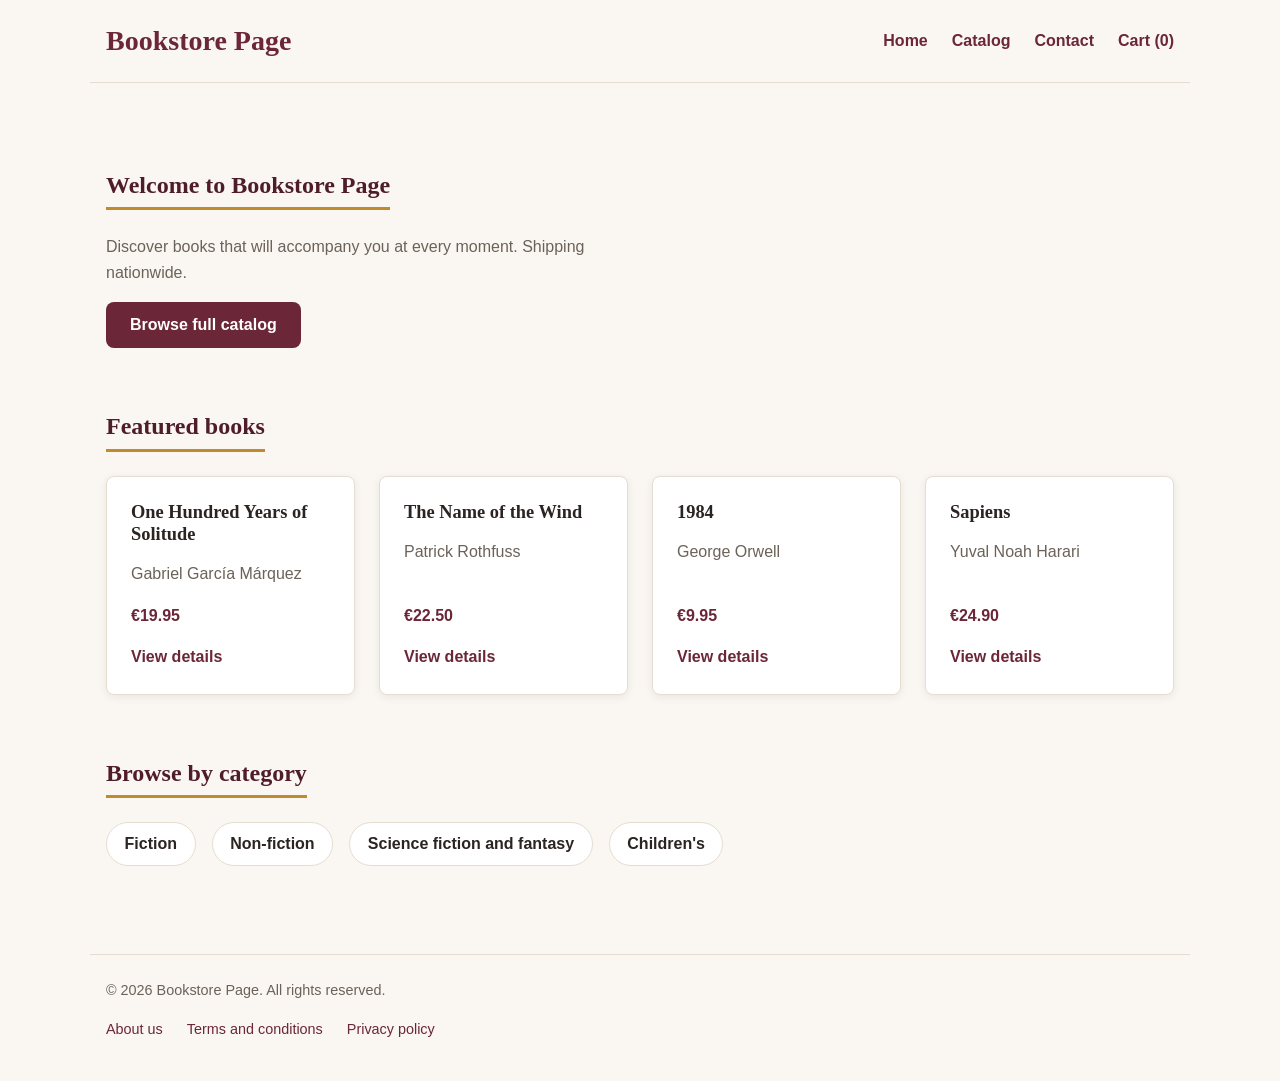
==== public/index.html @ 0ed5e3ab "Epic 1: add home page styles (CSS)" ====
<!doctype html>
<html lang="en">
  <head>
    <meta charset="UTF-8" />
    <meta name="viewport" content="width=device-width, initial-scale=1.0" />
    <title>Bookstore Page - Your next read</title>
    <link rel="stylesheet" href="css/style.css" />
  </head>
  <body>
    <!-- Site header -->
    <header>
      <h1>Bookstore Page</h1>
      <nav aria-label="Main navigation">
        <ul>
          <li><a href="index.html">Home</a></li>
          <li><a href="#">Catalog</a></li>
          <li><a href="#">Contact</a></li>
          <li><a href="#">Cart (0)</a></li>
        </ul>
      </nav>
    </header>

    <!-- Main content -->
    <main>
      <!-- Welcome section -->
      <section class="hero" aria-labelledby="welcome-title">
        <h2 id="welcome-title">Welcome to Bookstore Page</h2>
        <p>
          Discover books that will accompany you at every moment. Shipping
          nationwide.
        </p>
        <a class="btn" href="#">Browse full catalog</a>
      </section>

      <!-- Featured books -->
      <section class="featured-books" aria-labelledby="featured-title">
        <h2 id="featured-title">Featured books</h2>

        <ul class="book-grid">
          <li>
            <article class="book-card">
              <h3>One Hundred Years of Solitude</h3>
              <p class="book-author">Gabriel García Márquez</p>
              <p class="book-price">€19.95</p>
              <a class="book-link" href="#">View details</a>
            </article>
          </li>
          <li>
            <article class="book-card">
              <h3>The Name of the Wind</h3>
              <p class="book-author">Patrick Rothfuss</p>
              <p class="book-price">€22.50</p>
              <a class="book-link" href="#">View details</a>
            </article>
          </li>
          <li>
            <article class="book-card">
              <h3>1984</h3>
              <p class="book-author">George Orwell</p>
              <p class="book-price">€9.95</p>
              <a class="book-link" href="#">View details</a>
            </article>
          </li>
          <li>
            <article class="book-card">
              <h3>Sapiens</h3>
              <p class="book-author">Yuval Noah Harari</p>
              <p class="book-price">€24.90</p>
              <a class="book-link" href="#">View details</a>
            </article>
          </li>
        </ul>
      </section>

      <!-- Categories -->
      <section class="categories" aria-labelledby="categories-title">
        <h2 id="categories-title">Browse by category</h2>
        <ul class="category-list">
          <li><a href="#">Fiction</a></li>
          <li><a href="#">Non-fiction</a></li>
          <li><a href="#">Science fiction and fantasy</a></li>
          <li><a href="#">Children's</a></li>
        </ul>
      </section>
    </main>

    <!-- Page footer -->
    <footer>
      <p>&copy; 2026 Bookstore Page. All rights reserved.</p>
      <nav aria-label="Footer links">
        <ul>
          <li><a href="#">About us</a></li>
          <li><a href="#">Terms and conditions</a></li>
          <li><a href="#">Privacy policy</a></li>
        </ul>
      </nav>
    </footer>
  </body>
</html>
---- public/css/style.css ----
/* ==========================================================================
   Bookstore Page — Epic 1 styles
   Visual identity, responsive layout and card design for the home page.
   ========================================================================== */

/* --- Design tokens --- */
:root {
  --color-primary: #6b2737;
  --color-primary-dark: #4f1c29;
  --color-accent: #c08a2e;
  --color-bg: #faf7f2;
  --color-surface: #ffffff;
  --color-text: #2b2420;
  --color-text-muted: #6b6259;
  --color-border: #e6ddd0;

  --font-heading: Georgia, "Times New Roman", serif;
  --font-body: -apple-system, "Segoe UI", Roboto, Helvetica, Arial, sans-serif;

  --space-xs: 0.5rem;
  --space-sm: 1rem;
  --space-md: 1.5rem;
  --space-lg: 2.5rem;
  --space-xl: 4rem;

  --radius: 8px;
  --shadow: 0 2px 8px rgba(43, 36, 32, 0.08);
  --shadow-hover: 0 6px 16px rgba(43, 36, 32, 0.15);
}

/* --- Reset & base --- */
* {
  box-sizing: border-box;
}

body {
  margin: 0;
  font-family: var(--font-body);
  color: var(--color-text);
  background-color: var(--color-bg);
  line-height: 1.6;
}

h1,
h2,
h3 {
  font-family: var(--font-heading);
  line-height: 1.2;
  margin: 0 0 var(--space-sm) 0;
}

p {
  margin: 0 0 var(--space-sm) 0;
}

a {
  color: var(--color-primary);
  text-decoration: none;
  transition: color 0.2s ease;
}

a:hover,
a:focus {
  color: var(--color-accent);
}

ul {
  list-style: none;
  margin: 0;
  padding: 0;
}

header,
main,
footer {
  max-width: 1100px;
  margin: 0 auto;
  padding: var(--space-md) var(--space-sm);
}

/* --- Header --- */
header {
  display: flex;
  flex-wrap: wrap;
  align-items: center;
  justify-content: space-between;
  gap: var(--space-sm);
  border-bottom: 1px solid var(--color-border);
}

header h1 {
  font-size: 1.75rem;
  color: var(--color-primary);
  margin: 0;
}

header nav ul {
  display: flex;
  flex-wrap: wrap;
  gap: var(--space-md);
}

header nav a {
  font-weight: 600;
}

/* --- Section headings --- */
main section {
  margin: var(--space-xl) 0;
}

main h2 {
  display: inline-block;
  font-size: 1.5rem;
  color: var(--color-primary-dark);
  padding-bottom: var(--space-xs);
  border-bottom: 3px solid var(--color-accent);
  margin-bottom: var(--space-md);
}

/* --- Hero / welcome --- */
.hero p {
  max-width: 60ch;
  color: var(--color-text-muted);
}

.btn {
  display: inline-block;
  padding: 0.65rem 1.5rem;
  background-color: var(--color-primary);
  color: #fff;
  border-radius: var(--radius);
  font-weight: 600;
  transition: background-color 0.2s ease, transform 0.2s ease;
}

.btn:hover,
.btn:focus {
  background-color: var(--color-accent);
  color: #fff;
  transform: translateY(-2px);
}

/* --- Featured books: card grid --- */
.book-grid {
  display: grid;
  grid-template-columns: repeat(auto-fill, minmax(220px, 1fr));
  gap: var(--space-md);
}

.book-card {
  display: flex;
  flex-direction: column;
  height: 100%;
  background-color: var(--color-surface);
  border: 1px solid var(--color-border);
  border-radius: var(--radius);
  padding: var(--space-md);
  box-shadow: var(--shadow);
  transition: box-shadow 0.2s ease, transform 0.2s ease;
}

.book-card:hover {
  box-shadow: var(--shadow-hover);
  transform: translateY(-4px);
}

.book-card h3 {
  font-size: 1.15rem;
}

.book-author {
  color: var(--color-text-muted);
}

.book-price {
  color: var(--color-primary);
  font-weight: 700;
  margin-top: auto;
}

.book-link {
  align-self: flex-start;
  font-weight: 600;
}

/* --- Categories --- */
.category-list {
  display: flex;
  flex-wrap: wrap;
  gap: var(--space-sm);
}

.category-list a {
  display: inline-block;
  padding: 0.5rem 1.1rem;
  background-color: var(--color-surface);
  border: 1px solid var(--color-border);
  border-radius: 999px;
  color: var(--color-text);
  font-weight: 600;
  transition: background-color 0.2s ease, color 0.2s ease, border-color 0.2s ease;
}

.category-list a:hover,
.category-list a:focus {
  background-color: var(--color-primary);
  border-color: var(--color-primary);
  color: #fff;
}

/* --- Footer --- */
footer {
  border-top: 1px solid var(--color-border);
  color: var(--color-text-muted);
  font-size: 0.9rem;
  padding-bottom: var(--space-lg);
}

footer nav ul {
  display: flex;
  flex-wrap: wrap;
  gap: var(--space-md);
  margin-top: var(--space-xs);
}

/* --- Responsive: small screens --- */
@media (max-width: 640px) {
  header {
    flex-direction: column;
    align-items: flex-start;
  }

  .book-grid {
    grid-template-columns: 1fr;
  }
}
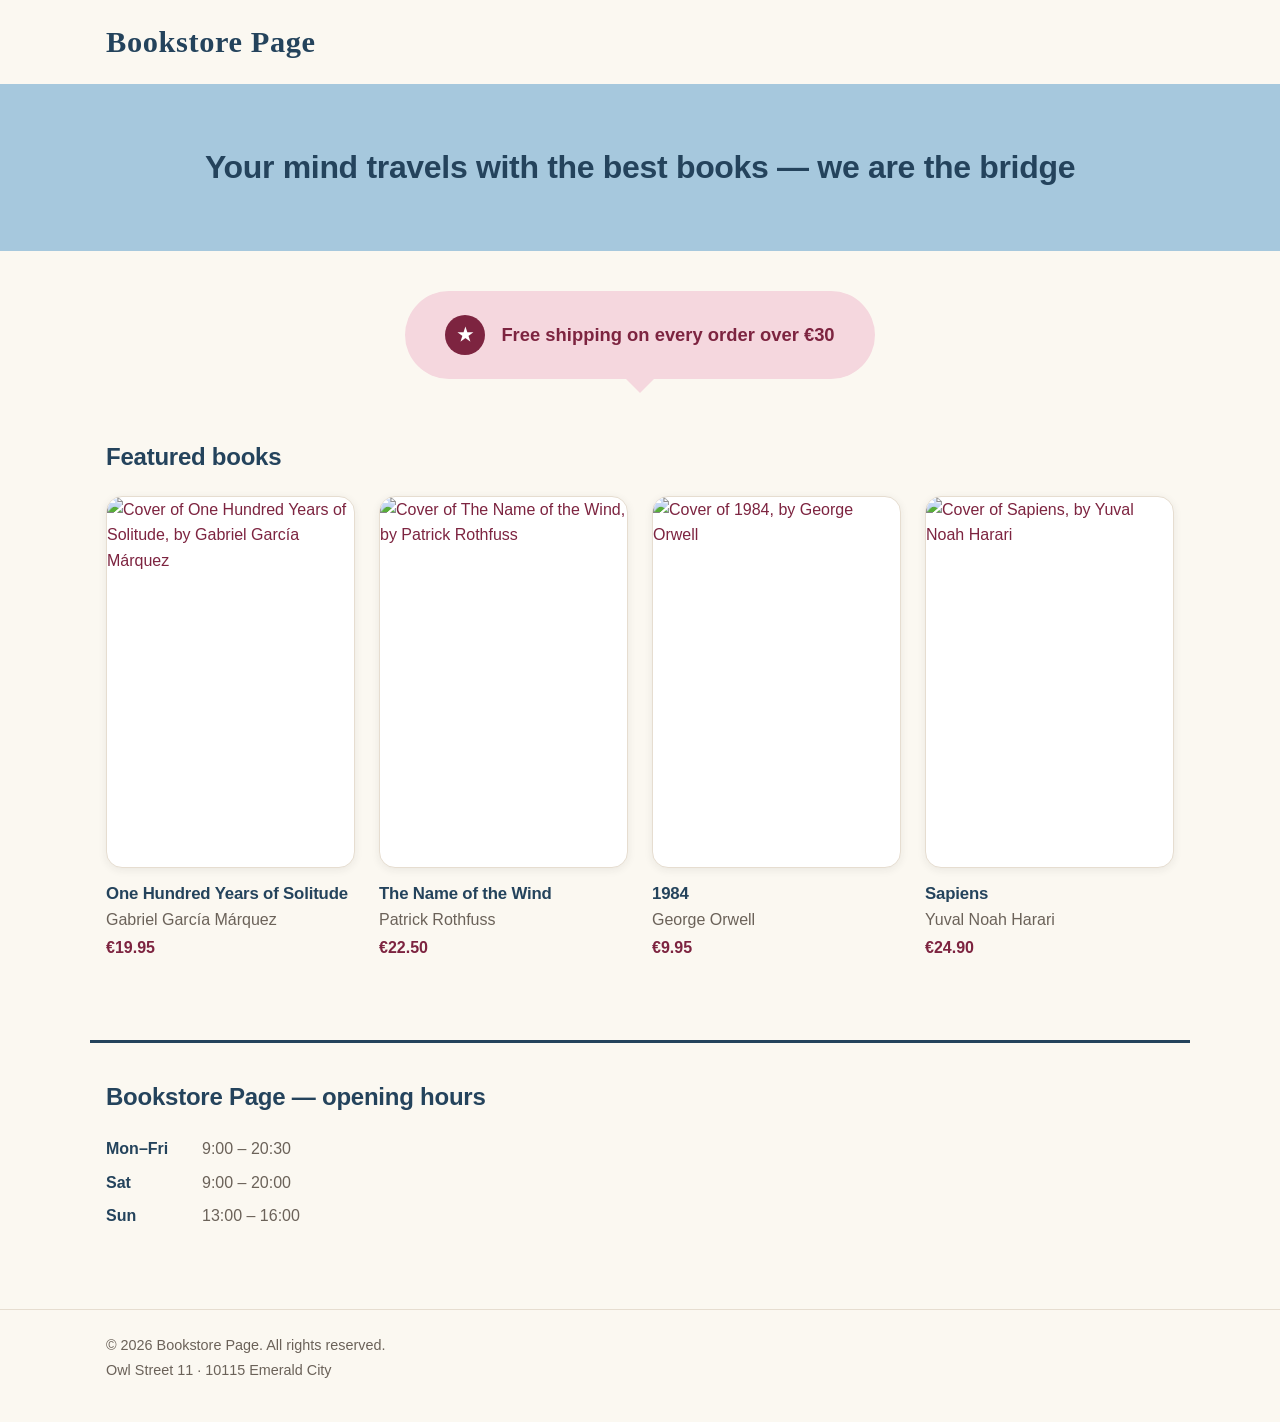
==== commit bac3f839: "Epic 1: redesign home around a banner, covers and a flex layout Rework the home page to a new visual" ====
--- a/public/index.html
+++ b/public/index.html
@@ -7,93 +7,130 @@
     <link rel="stylesheet" href="css/style.css" />
   </head>
   <body>
-    <!-- Site header -->
-    <header>
-      <h1>Bookstore Page</h1>
-      <nav aria-label="Main navigation">
-        <ul>
-          <li><a href="index.html">Home</a></li>
-          <li><a href="#">Catalog</a></li>
-          <li><a href="#">Contact</a></li>
-          <li><a href="#">Cart (0)</a></li>
-        </ul>
-      </nav>
+    <!-- Site header: the store wordmark -->
+    <header class="site-header">
+      <div class="container">
+        <h1 class="logo">Bookstore Page</h1>
+      </div>
     </header>
 
     <!-- Main content -->
     <main>
-      <!-- Welcome section -->
+      <!-- Hero: full-width colour band with the store claim -->
       <section class="hero" aria-labelledby="welcome-title">
-        <h2 id="welcome-title">Welcome to Bookstore Page</h2>
-        <p>
-          Discover books that will accompany you at every moment. Shipping
-          nationwide.
+        <div class="container">
+          <h2 id="welcome-title">
+            Your mind travels with the best books — we are the bridge
+          </h2>
+        </div>
+      </section>
+
+      <!-- Announcement: speech bubble pointing at the featured books -->
+      <aside class="promo" aria-label="Store announcement">
+        <p class="promo-bubble">
+          <span class="promo-badge" aria-hidden="true">&#9733;</span>
+          Free shipping on every order over &euro;30
         </p>
-        <a class="btn" href="#">Browse full catalog</a>
-      </section>
+      </aside>
 
       <!-- Featured books -->
       <section class="featured-books" aria-labelledby="featured-title">
-        <h2 id="featured-title">Featured books</h2>
+        <div class="container">
+          <h2 id="featured-title">Featured books</h2>
 
-        <ul class="book-grid">
-          <li>
-            <article class="book-card">
-              <h3>One Hundred Years of Solitude</h3>
-              <p class="book-author">Gabriel García Márquez</p>
-              <p class="book-price">€19.95</p>
-              <a class="book-link" href="#">View details</a>
-            </article>
-          </li>
-          <li>
-            <article class="book-card">
-              <h3>The Name of the Wind</h3>
-              <p class="book-author">Patrick Rothfuss</p>
-              <p class="book-price">€22.50</p>
-              <a class="book-link" href="#">View details</a>
-            </article>
-          </li>
-          <li>
-            <article class="book-card">
-              <h3>1984</h3>
-              <p class="book-author">George Orwell</p>
-              <p class="book-price">€9.95</p>
-              <a class="book-link" href="#">View details</a>
-            </article>
-          </li>
-          <li>
-            <article class="book-card">
-              <h3>Sapiens</h3>
-              <p class="book-author">Yuval Noah Harari</p>
-              <p class="book-price">€24.90</p>
-              <a class="book-link" href="#">View details</a>
-            </article>
-          </li>
-        </ul>
+          <ul class="book-list">
+            <li>
+              <article class="book-card">
+                <a class="book-cover" href="#">
+                  <img
+                    src="https://picsum.photos/seed/solitude/400/600"
+                    alt="Cover of One Hundred Years of Solitude, by Gabriel García Márquez"
+                    width="400"
+                    height="600"
+                    loading="lazy"
+                  />
+                </a>
+                <h3 class="book-title">
+                  <a href="#">One Hundred Years of Solitude</a>
+                </h3>
+                <p class="book-author">Gabriel García Márquez</p>
+                <p class="book-price">&euro;19.95</p>
+              </article>
+            </li>
+            <li>
+              <article class="book-card">
+                <a class="book-cover" href="#">
+                  <img
+                    src="https://picsum.photos/seed/namewind/400/600"
+                    alt="Cover of The Name of the Wind, by Patrick Rothfuss"
+                    width="400"
+                    height="600"
+                    loading="lazy"
+                  />
+                </a>
+                <h3 class="book-title"><a href="#">The Name of the Wind</a></h3>
+                <p class="book-author">Patrick Rothfuss</p>
+                <p class="book-price">&euro;22.50</p>
+              </article>
+            </li>
+            <li>
+              <article class="book-card">
+                <a class="book-cover" href="#">
+                  <img
+                    src="https://picsum.photos/seed/nineteen84/400/600"
+                    alt="Cover of 1984, by George Orwell"
+                    width="400"
+                    height="600"
+                    loading="lazy"
+                  />
+                </a>
+                <h3 class="book-title"><a href="#">1984</a></h3>
+                <p class="book-author">George Orwell</p>
+                <p class="book-price">&euro;9.95</p>
+              </article>
+            </li>
+            <li>
+              <article class="book-card">
+                <a class="book-cover" href="#">
+                  <img
+                    src="https://picsum.photos/seed/sapiens/400/600"
+                    alt="Cover of Sapiens, by Yuval Noah Harari"
+                    width="400"
+                    height="600"
+                    loading="lazy"
+                  />
+                </a>
+                <h3 class="book-title"><a href="#">Sapiens</a></h3>
+                <p class="book-author">Yuval Noah Harari</p>
+                <p class="book-price">&euro;24.90</p>
+              </article>
+            </li>
+          </ul>
+        </div>
       </section>
 
-      <!-- Categories -->
-      <section class="categories" aria-labelledby="categories-title">
-        <h2 id="categories-title">Browse by category</h2>
-        <ul class="category-list">
-          <li><a href="#">Fiction</a></li>
-          <li><a href="#">Non-fiction</a></li>
-          <li><a href="#">Science fiction and fantasy</a></li>
-          <li><a href="#">Children's</a></li>
-        </ul>
+      <!-- Physical store: opening hours -->
+      <section class="store-info" aria-labelledby="store-info-title">
+        <div class="container">
+          <h2 id="store-info-title">Bookstore Page — opening hours</h2>
+          <dl class="opening-hours">
+            <dt>Mon–Fri</dt>
+            <dd>9:00 – 20:30</dd>
+            <dt>Sat</dt>
+            <dd>9:00 – 20:00</dd>
+            <dt>Sun</dt>
+            <dd>13:00 – 16:00</dd>
+          </dl>
+        </div>
       </section>
     </main>
 
     <!-- Page footer -->
-    <footer>
-      <p>&copy; 2026 Bookstore Page. All rights reserved.</p>
-      <nav aria-label="Footer links">
-        <ul>
-          <li><a href="#">About us</a></li>
-          <li><a href="#">Terms and conditions</a></li>
-          <li><a href="#">Privacy policy</a></li>
-        </ul>
-      </nav>
+    <footer class="site-footer">
+      <div class="container">
+        <p class="copyright">&copy; 2026 Bookstore Page. All rights reserved.</p>
+        <address>Owl Street 11 · 10115 Emerald City</address>
+      </div>
     </footer>
   </body>
 </html>
--- a/public/css/style.css
+++ b/public/css/style.css
@@ -1,20 +1,25 @@
 /* ==========================================================================
    Bookstore Page — Epic 1 styles
    Visual identity, responsive layout and card design for the home page.
+   All the layout in this file is built with flexbox.
    ========================================================================== */
 
 /* --- Design tokens --- */
 :root {
-  --color-primary: #6b2737;
-  --color-primary-dark: #4f1c29;
-  --color-accent: #c08a2e;
-  --color-bg: #faf7f2;
+  --color-ink: #24435c; /* navy: headings and strong text */
+  --color-primary: #7d2440; /* wine: prices and accents */
+  --color-primary-dark: #5c1a2f;
+  --color-accent: #c08a2e; /* gold: hover and focus feedback */
+  --color-band: #a6c8dd; /* light blue: hero band */
+  --color-promo: #f5d7de; /* soft pink: announcement bubble */
+  --color-bg: #fbf8f1;
   --color-surface: #ffffff;
   --color-text: #2b2420;
   --color-text-muted: #6b6259;
   --color-border: #e6ddd0;
 
-  --font-heading: Georgia, "Times New Roman", serif;
+  /* The wordmark keeps the serif; everything else uses the sans. */
+  --font-logo: Georgia, "Times New Roman", serif;
   --font-body: -apple-system, "Segoe UI", Roboto, Helvetica, Arial, sans-serif;
 
   --space-xs: 0.5rem;
@@ -23,9 +28,14 @@
   --space-lg: 2.5rem;
   --space-xl: 4rem;
 
+  /* Horizontal space between two book cards. It is used both in the gap and
+     in the width calculation below, so changing it here keeps them in sync. */
+  --book-gap: 1.5rem;
+
   --radius: 8px;
+  --radius-lg: 16px;
   --shadow: 0 2px 8px rgba(43, 36, 32, 0.08);
-  --shadow-hover: 0 6px 16px rgba(43, 36, 32, 0.15);
+  --shadow-hover: 0 10px 22px rgba(43, 36, 32, 0.18);
 }
 
 /* --- Reset & base --- */
@@ -44,8 +54,9 @@
 h1,
 h2,
 h3 {
-  font-family: var(--font-heading);
+  color: var(--color-ink);
   line-height: 1.2;
+  letter-spacing: -0.01em;
   margin: 0 0 var(--space-sm) 0;
 }
 
@@ -70,168 +81,266 @@
   padding: 0;
 }
 
-header,
-main,
-footer {
+img {
+  display: block;
+  max-width: 100%;
+}
+
+/* Shared layout container: centres the content and limits its width.
+   Sections stay full-width so their background can span the whole screen,
+   while the text inside them stays aligned with the rest of the page. */
+.container {
   max-width: 1100px;
   margin: 0 auto;
-  padding: var(--space-md) var(--space-sm);
+  padding: 0 var(--space-sm);
 }
 
 /* --- Header --- */
-header {
+.site-header {
+  padding: var(--space-md) 0;
+}
+
+.logo {
+  font-family: var(--font-logo);
+  font-size: 1.9rem;
+  letter-spacing: 0.02em;
+  margin: 0;
+}
+
+/* --- Section headings --- */
+main h2 {
+  font-size: 1.5rem;
+  margin-bottom: var(--space-md);
+}
+
+.featured-books,
+.store-info {
+  padding: var(--space-lg) 0;
+}
+
+/* --- Hero band --- */
+/* The band is a full-width strip of colour; the .container inside keeps the
+   text aligned with the rest of the page. */
+.hero {
+  background-color: var(--color-band);
+  padding: var(--space-xl) 0;
+  text-align: center;
+}
+
+.hero h2 {
+  font-size: 2rem;
+  margin: 0 auto;
+}
+
+/* --- Announcement bubble --- */
+.promo {
+  padding: var(--space-lg) var(--space-sm) var(--space-md);
+  text-align: center;
+}
+
+.promo-bubble {
+  position: relative; /* anchor for the pointer drawn with ::after */
+  display: inline-flex;
+  align-items: center;
+  justify-content: center;
+  gap: var(--space-sm);
+  max-width: 40rem;
+  margin: 0;
+  padding: var(--space-md) var(--space-lg);
+  background-color: var(--color-promo);
+  border-radius: 999px;
+  color: var(--color-primary);
+  font-size: 1.15rem;
+  font-weight: 700;
+}
+
+/* The little tail under the bubble: a square with only the top border
+   painted, which the browser renders as a triangle. */
+.promo-bubble::after {
+  content: "";
+  position: absolute;
+  top: 100%;
+  left: 50%;
+  transform: translateX(-50%);
+  border: 14px solid transparent;
+  border-top-color: var(--color-promo);
+  border-bottom: 0;
+}
+
+.promo-badge {
+  flex-shrink: 0;
+  width: 2.5rem;
+  height: 2.5rem;
+  display: flex;
+  align-items: center;
+  justify-content: center;
+  background-color: var(--color-primary);
+  border-radius: 50%;
+  color: #fff;
+  font-size: 1.1rem;
+}
+
+/* --- Featured books: row of cards --- */
+/* The list is a flex row that wraps. Each item gets an exact width, so a row
+   always holds the same number of cards: four here, two or one further down
+   in the media queries. Never a half-empty row of three. */
+.book-list {
   display: flex;
   flex-wrap: wrap;
-  align-items: center;
-  justify-content: space-between;
-  gap: var(--space-sm);
-  border-bottom: 1px solid var(--color-border);
-}
-
-header h1 {
-  font-size: 1.75rem;
-  color: var(--color-primary);
-  margin: 0;
-}
-
-header nav ul {
-  display: flex;
-  flex-wrap: wrap;
-  gap: var(--space-md);
-}
-
-header nav a {
-  font-weight: 600;
-}
-
-/* --- Section headings --- */
-main section {
-  margin: var(--space-xl) 0;
-}
-
-main h2 {
-  display: inline-block;
-  font-size: 1.5rem;
-  color: var(--color-primary-dark);
-  padding-bottom: var(--space-xs);
-  border-bottom: 3px solid var(--color-accent);
-  margin-bottom: var(--space-md);
-}
-
-/* --- Hero / welcome --- */
-.hero p {
-  max-width: 60ch;
-  color: var(--color-text-muted);
-}
-
-.btn {
-  display: inline-block;
-  padding: 0.65rem 1.5rem;
-  background-color: var(--color-primary);
-  color: #fff;
-  border-radius: var(--radius);
-  font-weight: 600;
-  transition: background-color 0.2s ease, transform 0.2s ease;
-}
-
-.btn:hover,
-.btn:focus {
-  background-color: var(--color-accent);
-  color: #fff;
-  transform: translateY(-2px);
-}
-
-/* --- Featured books: card grid --- */
-.book-grid {
-  display: grid;
-  grid-template-columns: repeat(auto-fill, minmax(220px, 1fr));
-  gap: var(--space-md);
+  gap: var(--space-lg) var(--book-gap);
+}
+
+/* Four per row: subtract the three gaps between them, then divide by four.
+   `flex: 0 0 <width>` means "do not grow, do not shrink, use this width". */
+.book-list > li {
+  flex: 0 0 calc((100% - 3 * var(--book-gap)) / 4);
 }
 
 .book-card {
   display: flex;
   flex-direction: column;
-  height: 100%;
+}
+
+/* The cover keeps a fixed 2:3 shape whatever the image's real proportions
+   are, so every card in the row lines up. */
+.book-cover {
+  display: block;
+  margin-bottom: var(--space-sm);
+  border: 1px solid var(--color-border);
+  border-radius: var(--radius-lg);
   background-color: var(--color-surface);
-  border: 1px solid var(--color-border);
-  border-radius: var(--radius);
-  padding: var(--space-md);
   box-shadow: var(--shadow);
+  overflow: hidden;
   transition: box-shadow 0.2s ease, transform 0.2s ease;
 }
 
-.book-card:hover {
+.book-cover img {
+  width: 100%;
+  height: auto;
+  aspect-ratio: 2 / 3;
+  object-fit: cover;
+}
+
+.book-cover:hover,
+.book-cover:focus {
   box-shadow: var(--shadow-hover);
   transform: translateY(-4px);
 }
 
-.book-card h3 {
-  font-size: 1.15rem;
+.book-title {
+  font-size: 1.05rem;
+  margin-bottom: 0.15rem;
+}
+
+.book-title a {
+  color: var(--color-ink);
+}
+
+.book-title a:hover,
+.book-title a:focus {
+  color: var(--color-primary);
 }
 
 .book-author {
   color: var(--color-text-muted);
+  margin-bottom: 0.15rem;
 }
 
 .book-price {
   color: var(--color-primary);
   font-weight: 700;
-  margin-top: auto;
-}
-
-.book-link {
-  align-self: flex-start;
-  font-weight: 600;
-}
-
-/* --- Categories --- */
-.category-list {
+  margin: 0;
+}
+
+/* --- Opening hours --- */
+.store-info .container {
+  border-top: 3px solid var(--color-ink);
+  padding-top: var(--space-lg);
+}
+
+/* Another wrapping flex row: the day and its times always add up to 100%,
+   so each pair takes a line of its own. */
+.opening-hours {
   display: flex;
   flex-wrap: wrap;
-  gap: var(--space-sm);
-}
-
-.category-list a {
-  display: inline-block;
-  padding: 0.5rem 1.1rem;
-  background-color: var(--color-surface);
-  border: 1px solid var(--color-border);
-  border-radius: 999px;
-  color: var(--color-text);
-  font-weight: 600;
-  transition: background-color 0.2s ease, color 0.2s ease, border-color 0.2s ease;
-}
-
-.category-list a:hover,
-.category-list a:focus {
-  background-color: var(--color-primary);
-  border-color: var(--color-primary);
-  color: #fff;
+  row-gap: var(--space-xs);
+  max-width: 22rem;
+  margin: 0;
+}
+
+.opening-hours dt {
+  flex: 0 0 6rem;
+  font-weight: 700;
+  color: var(--color-ink);
+}
+
+.opening-hours dd {
+  flex: 0 0 calc(100% - 6rem);
+  margin: 0;
+  color: var(--color-text-muted);
 }
 
 /* --- Footer --- */
-footer {
+.site-footer {
   border-top: 1px solid var(--color-border);
+  margin-top: var(--space-lg);
+  padding: var(--space-md) 0 var(--space-lg);
   color: var(--color-text-muted);
   font-size: 0.9rem;
-  padding-bottom: var(--space-lg);
-}
-
-footer nav ul {
-  display: flex;
-  flex-wrap: wrap;
-  gap: var(--space-md);
-  margin-top: var(--space-xs);
+}
+
+.copyright {
+  margin-bottom: 0.15rem;
+}
+
+.site-footer address {
+  font-style: normal;
+}
+
+/* --- Responsive: two books per row --- */
+@media (max-width: 900px) {
+  /* Once the cards stop growing, the pair no longer fills the row, so centre
+     them instead of leaving all the spare space on one side. */
+  .book-list {
+    justify-content: center;
+  }
+
+  /* Two per row: subtract the single gap between them and halve the rest.
+     The max-width stops the two covers from growing huge at the wide end of
+     this range; a third card still needs half the row, so it always wraps. */
+  .book-list > li {
+    flex: 0 0 calc((100% - var(--book-gap)) / 2);
+    max-width: 22rem;
+  }
 }
 
 /* --- Responsive: small screens --- */
 @media (max-width: 640px) {
-  header {
+  .site-header {
+    text-align: center;
+  }
+
+  .hero {
+    padding: var(--space-lg) 0;
+  }
+
+  .hero h2 {
+    font-size: 1.5rem;
+  }
+
+  .promo-bubble {
     flex-direction: column;
-    align-items: flex-start;
-  }
-
-  .book-grid {
-    grid-template-columns: 1fr;
-  }
-}
+    border-radius: var(--radius-lg);
+    padding: var(--space-md);
+    font-size: 1rem;
+  }
+}
+
+/* --- Responsive: phones --- */
+@media (max-width: 480px) {
+  /* One per row, fluid: the cover uses the full width of the screen. */
+  .book-list > li {
+    flex: 0 0 100%;
+    max-width: none;
+  }
+}
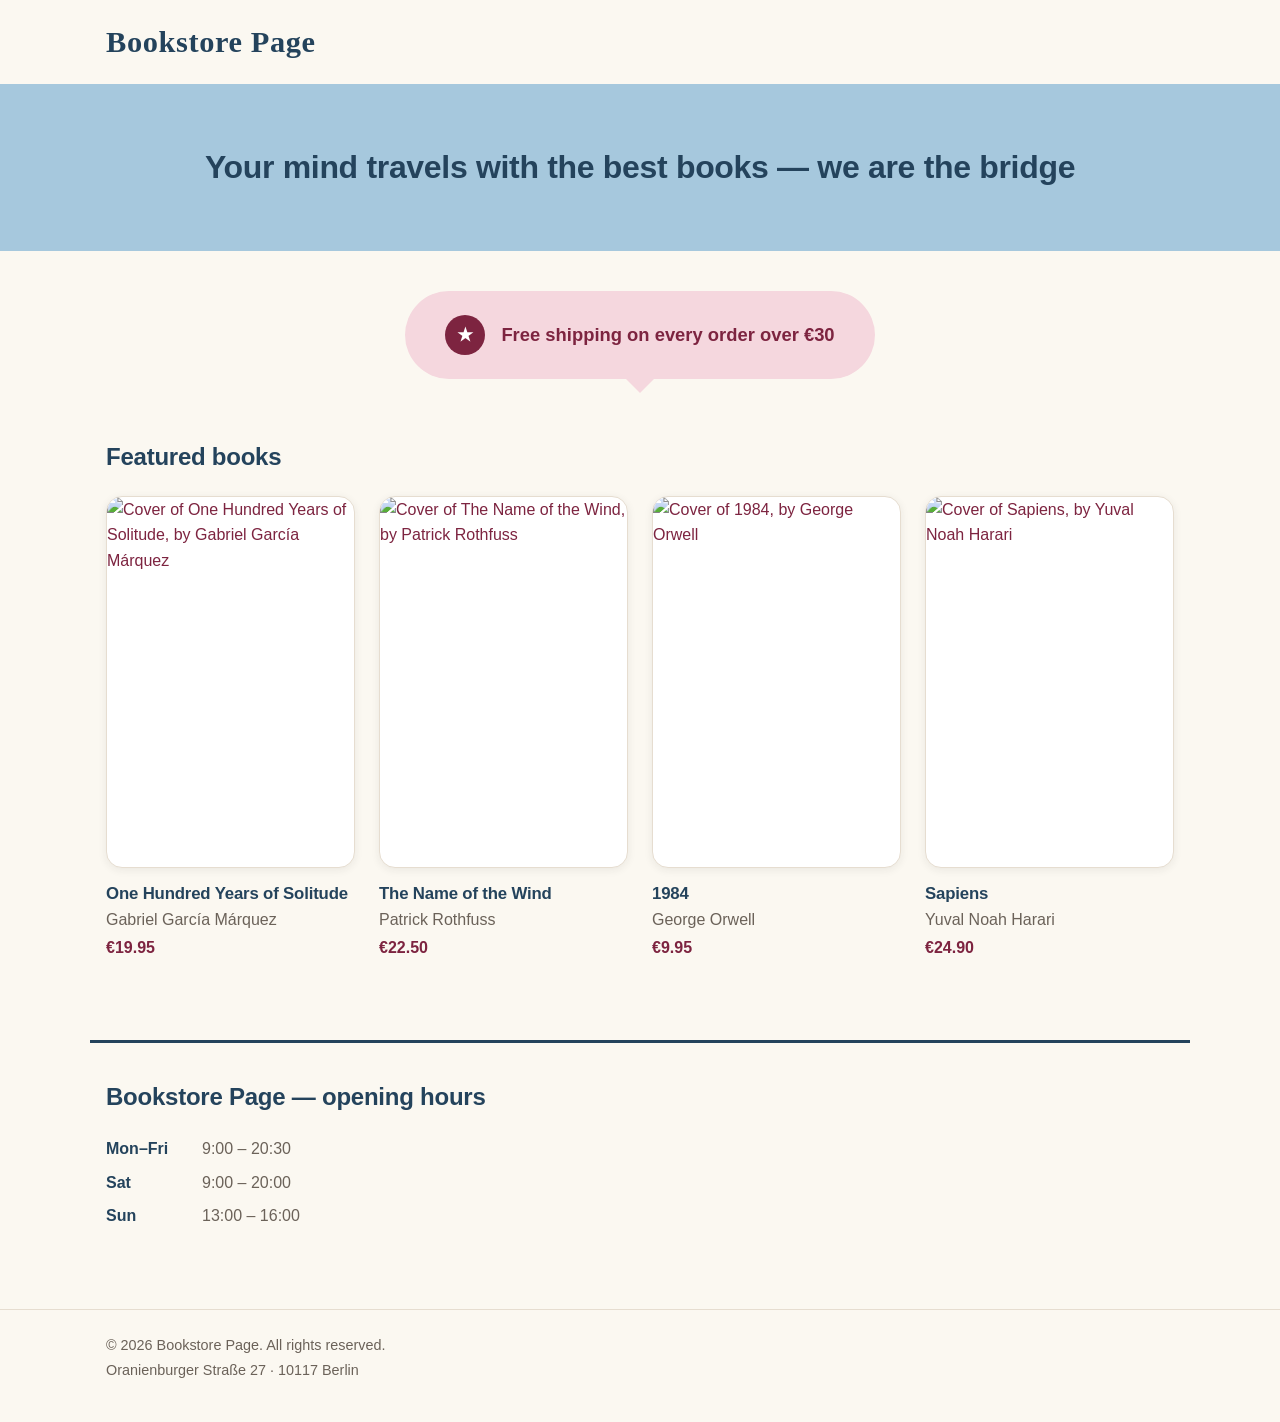
==== commit a4161131: "Docs: one file per epic for backlog, study guide and tech spec Split the two monolithic documents in" ====
--- a/public/index.html
+++ b/public/index.html
@@ -129,7 +129,7 @@
     <footer class="site-footer">
       <div class="container">
         <p class="copyright">&copy; 2026 Bookstore Page. All rights reserved.</p>
-        <address>Owl Street 11 · 10115 Emerald City</address>
+        <address>Oranienburger Straße 27 · 10117 Berlin</address>
       </div>
     </footer>
   </body>
